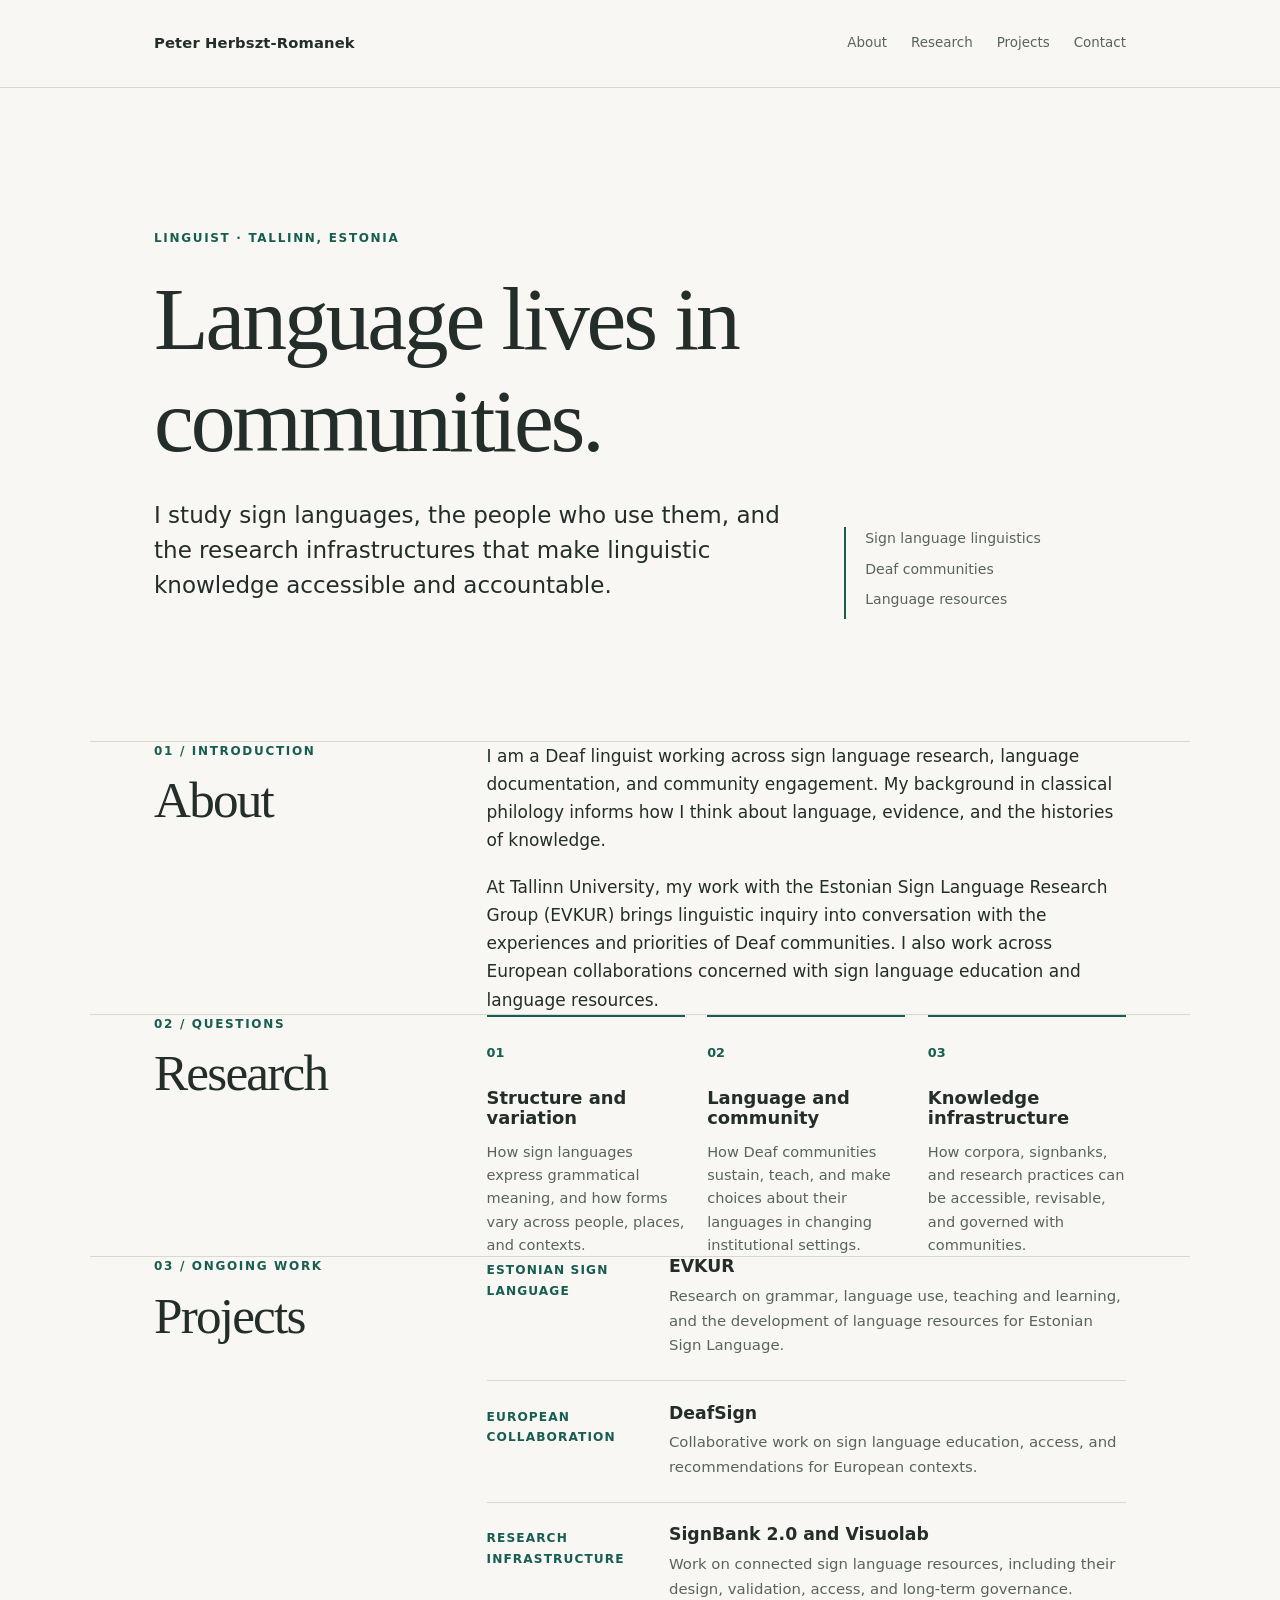
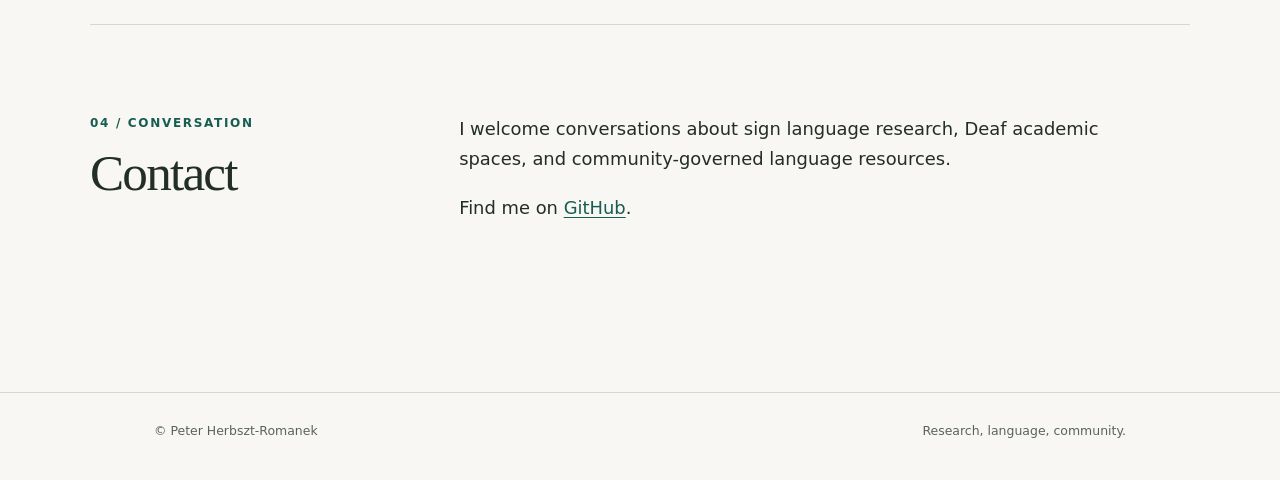
==== index.html @ bc982fd1 "Add files via upload" ====
<!doctype html>
<html lang="en">
<head>
  <meta charset="utf-8">
  <meta name="viewport" content="width=device-width, initial-scale=1">
  <meta name="theme-color" content="#f8f7f3">
  <meta name="description" content="Peter Herbszt-Romanek works on sign language linguistics, Deaf communities, and community-governed language resources.">
  <title>Peter Herbszt-Romanek — Sign language linguistics</title>
  <style>
    :root {
      color-scheme: light;
      --paper: #f8f7f3;
      --ink: #232d29;
      --muted: #59635e;
      --line: #d6d9d0;
      --accent: #175d51;
      --accent-light: #e8f0e9;
      --max: 1100px;
    }
    * { box-sizing: border-box; }
    html { scroll-behavior: smooth; }
    body { margin: 0; background: var(--paper); color: var(--ink); font: 17px/1.65 system-ui, -apple-system, BlinkMacSystemFont, "Segoe UI", sans-serif; }
    a { color: var(--accent); text-underline-offset: .19em; text-decoration-thickness: 1px; }
    a:hover { text-decoration-thickness: 2px; }
    a:focus-visible { outline: 3px solid var(--accent); outline-offset: 4px; border-radius: 2px; }
    .skip { position: absolute; left: -9999px; top: 12px; z-index: 5; background: var(--ink); color: white; padding: .5rem .8rem; }
    .skip:focus { left: 12px; }
    .wrap { max-width: var(--max); padding: 0 clamp(1.4rem, 5vw, 4.5rem); margin: auto; }
    header { border-bottom: 1px solid var(--line); }
    .top { min-height: 87px; display: flex; justify-content: space-between; align-items: center; gap: 1rem; }
    .wordmark { color: var(--ink); font-size: .92rem; font-weight: 700; letter-spacing: .01em; text-decoration: none; }
    nav { display: flex; flex-wrap: wrap; gap: .55rem 1.5rem; }
    nav a { color: var(--muted); font-size: .84rem; text-decoration: none; }
    nav a:hover, nav a[aria-current="page"] { color: var(--accent); text-decoration: underline; }
    main { padding-bottom: 5rem; }
    .hero { display: grid; grid-template-columns: 1.4fr .6fr; gap: 2rem; align-items: end; padding-top: clamp(5rem, 11vw, 9rem); padding-bottom: clamp(5rem, 9vw, 8rem); }
    .eyebrow, .label { font-size: .75rem; font-weight: 700; letter-spacing: .14em; text-transform: uppercase; color: var(--accent); }
    h1, h2, h3, p { margin-top: 0; }
    h1, h2, h3 { line-height: 1.14; }
    h1, h2 { font-family: Georgia, "Times New Roman", serif; font-weight: 400; letter-spacing: -.035em; }
    h1 { max-width: 760px; font-size: clamp(3.25rem, 7vw, 6.1rem); margin: 1.2rem 0 1.6rem; }
    .intro { font-size: clamp(1.13rem, 1.8vw, 1.45rem); max-width: 700px; line-height: 1.52; }
    .hero-side { border-left: 2px solid var(--accent); padding-left: 1.2rem; color: var(--muted); font-size: .88rem; margin-bottom: .45rem; }
    .hero-side p { margin-bottom: .45rem; }
    section { border-top: 1px solid var(--line); padding: clamp(3.5rem, 7vw, 6rem) 0; scroll-margin-top: 1rem; }
    .section-grid { display: grid; grid-template-columns: minmax(170px, .4fr) minmax(0, 1fr); gap: clamp(2rem, 6vw, 7rem); }
    h2 { font-size: clamp(2.1rem, 4vw, 3.4rem); margin: .6rem 0 0; }
    .prose { max-width: 680px; }
    .prose p { margin-bottom: 1.2rem; }
    .prose p:last-child { margin-bottom: 0; }
    .themes { display: grid; grid-template-columns: repeat(3, 1fr); gap: 1.4rem; }
    .theme { padding-top: 1.25rem; border-top: 2px solid var(--accent); }
    .num { color: var(--accent); font-size: .8rem; font-weight: 700; }
    h3 { font-size: 1.12rem; margin: 1.45rem 0 .7rem; }
    .theme p { color: var(--muted); font-size: .91rem; line-height: 1.6; margin-bottom: 0; }
    .project { display: grid; grid-template-columns: 160px 1fr; gap: 1.4rem; padding: 1.4rem 0; border-top: 1px solid var(--line); }
    .project:first-child { border-top: 0; padding-top: 0; }
    .project h3 { margin: 0 0 .45rem; font-size: 1.08rem; }
    .project p { margin: 0; color: var(--muted); font-size: .93rem; }
    .project-kind { color: var(--accent); font-size: .76rem; font-weight: 700; letter-spacing: .09em; text-transform: uppercase; padding-top: .2rem; }
    .contact { padding: clamp(3.5rem, 7vw, 6rem) 0; }
    .contact .prose { font-size: 1.12rem; }
    footer { border-top: 1px solid var(--line); color: var(--muted); font-size: .78rem; padding: 1.8rem 0 2.4rem; }
    footer .wrap { display: flex; justify-content: space-between; gap: .8rem; flex-wrap: wrap; }
    @media (max-width: 760px) {
      .top { align-items: flex-start; flex-direction: column; justify-content: center; padding-top: 1.2rem; padding-bottom: 1.2rem; }
      .hero, .section-grid, .themes { grid-template-columns: 1fr; }
      .hero { gap: 2.5rem; }
      .section-grid { gap: 1.5rem; }
      .themes { gap: 2.3rem; }
      .project { grid-template-columns: 1fr; gap: .35rem; }
    }
    @media (prefers-reduced-motion: reduce) { html { scroll-behavior: auto; } }
  </style>
</head>
<body>
  <a class="skip" href="#main">Skip to content</a>
  <header>
    <div class="wrap top">
      <a class="wordmark" href="#top">Peter Herbszt-Romanek</a>
      <nav aria-label="Main navigation">
        <a href="#about">About</a>
        <a href="#research">Research</a>
        <a href="#projects">Projects</a>
        <a href="#contact">Contact</a>
      </nav>
    </div>
  </header>
  <main id="main">
    <div id="top" class="wrap hero">
      <div>
        <div class="eyebrow">Linguist · Tallinn, Estonia</div>
        <h1>Language lives in communities.</h1>
        <p class="intro">I study sign languages, the people who use them, and the research infrastructures that make linguistic knowledge accessible and accountable.</p>
      </div>
      <div class="hero-side" aria-label="Research focus">
        <p>Sign language linguistics</p>
        <p>Deaf communities</p>
        <p>Language resources</p>
      </div>
    </div>

    <section id="about" class="wrap section-grid" aria-labelledby="about-heading">
      <div><div class="label">01 / Introduction</div><h2 id="about-heading">About</h2></div>
      <div class="prose">
        <p>I am a Deaf linguist working across sign language research, language documentation, and community engagement. My background in classical philology informs how I think about language, evidence, and the histories of knowledge.</p>
        <p>At Tallinn University, my work with the Estonian Sign Language Research Group (EVKUR) brings linguistic inquiry into conversation with the experiences and priorities of Deaf communities. I also work across European collaborations concerned with sign language education and language resources.</p>
      </div>
    </section>

    <section id="research" class="wrap" aria-labelledby="research-heading">
      <div class="section-grid">
        <div><div class="label">02 / Questions</div><h2 id="research-heading">Research</h2></div>
        <div class="themes">
          <div class="theme"><span class="num">01</span><h3>Structure and variation</h3><p>How sign languages express grammatical meaning, and how forms vary across people, places, and contexts.</p></div>
          <div class="theme"><span class="num">02</span><h3>Language and community</h3><p>How Deaf communities sustain, teach, and make choices about their languages in changing institutional settings.</p></div>
          <div class="theme"><span class="num">03</span><h3>Knowledge infrastructure</h3><p>How corpora, signbanks, and research practices can be accessible, revisable, and governed with communities.</p></div>
        </div>
      </div>
    </section>

    <section id="projects" class="wrap section-grid" aria-labelledby="projects-heading">
      <div><div class="label">03 / Ongoing work</div><h2 id="projects-heading">Projects</h2></div>
      <div>
        <div class="project"><div class="project-kind">Estonian Sign Language</div><div><h3>EVKUR</h3><p>Research on grammar, language use, teaching and learning, and the development of language resources for Estonian Sign Language.</p></div></div>
        <div class="project"><div class="project-kind">European collaboration</div><div><h3>DeafSign</h3><p>Collaborative work on sign language education, access, and recommendations for European contexts.</p></div></div>
        <div class="project"><div class="project-kind">Research infrastructure</div><div><h3>SignBank 2.0 and Visuolab</h3><p>Work on connected sign language resources, including their design, validation, access, and long-term governance.</p></div></div>
      </div>
    </section>

    <section id="contact" class="wrap section-grid contact" aria-labelledby="contact-heading">
      <div><div class="label">04 / Conversation</div><h2 id="contact-heading">Contact</h2></div>
      <div class="prose"><p>I welcome conversations about sign language research, Deaf academic spaces, and community-governed language resources.</p><p>Find me on <a href="https://github.com/hpzr" rel="me">GitHub</a>. <!-- Add your public email or institutional profile link here if you want a direct contact route. --></p></div>
    </section>
  </main>
  <footer><div class="wrap"><span>© Peter Herbszt-Romanek</span><span>Research, language, community.</span></div></footer>
</body>
</html>
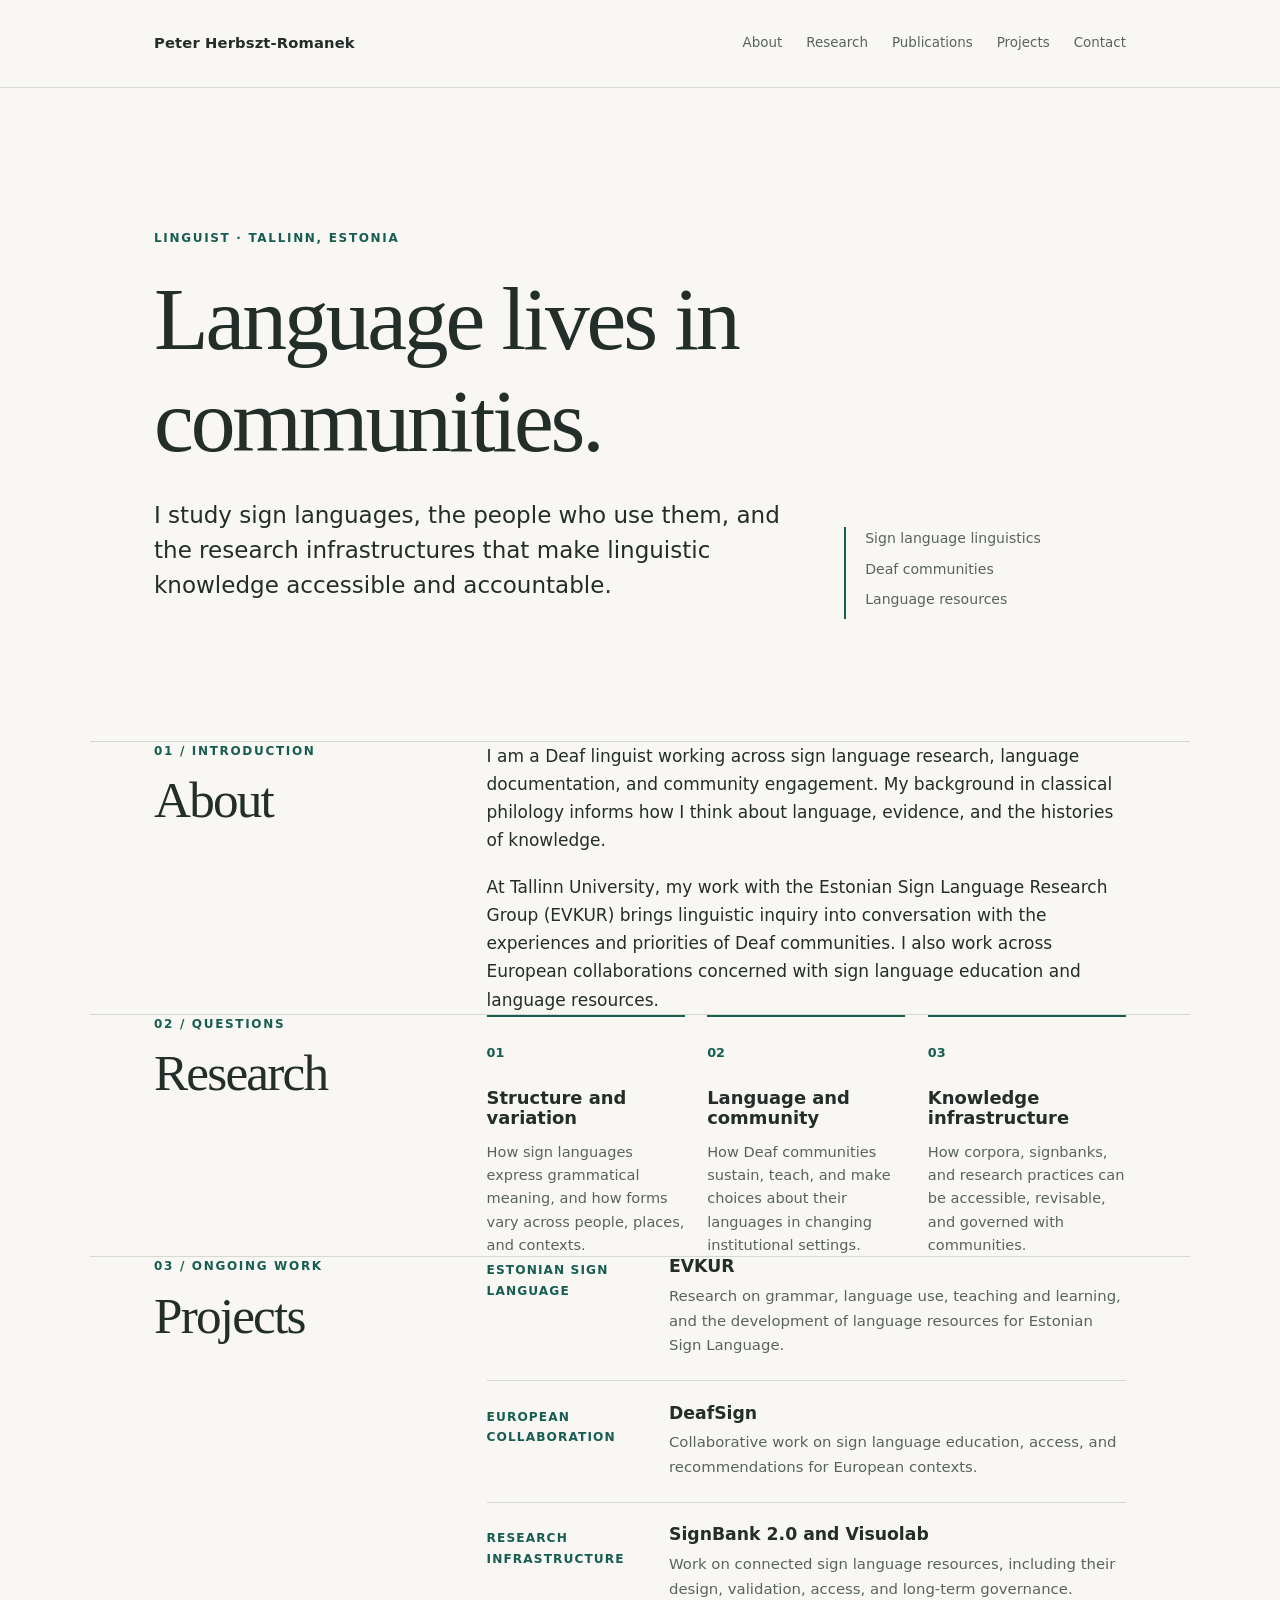
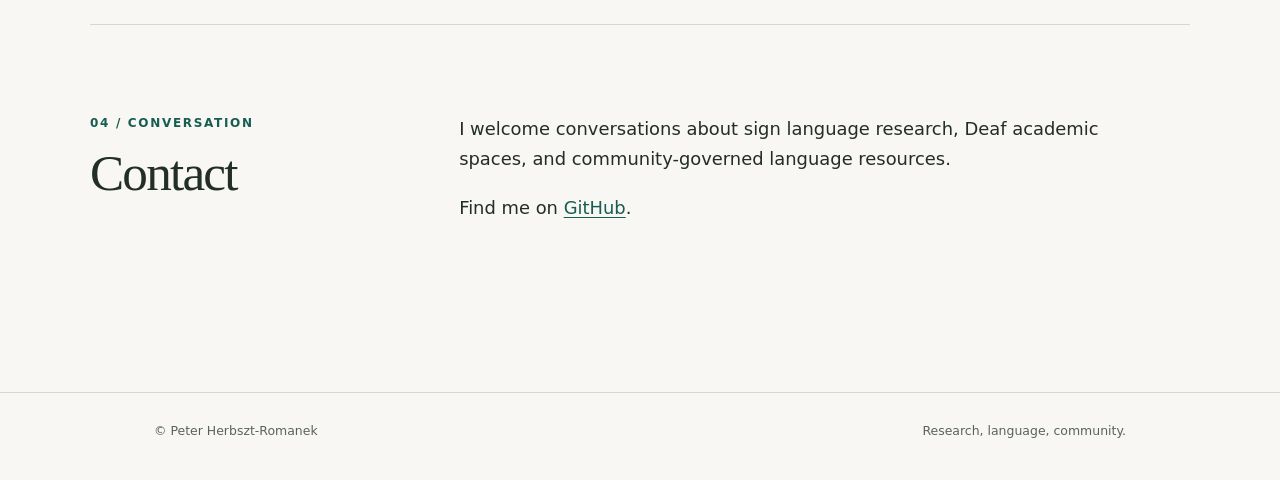
==== commit d14907e9: "Add links to site pages" ====
--- a/index.html
+++ b/index.html
@@ -79,10 +79,11 @@
     <div class="wrap top">
       <a class="wordmark" href="#top">Peter Herbszt-Romanek</a>
       <nav aria-label="Main navigation">
-        <a href="#about">About</a>
-        <a href="#research">Research</a>
-        <a href="#projects">Projects</a>
-        <a href="#contact">Contact</a>
+          <a href="#about">About</a>
+          <a href="/research/">Research</a>
+          <a href="/publications/">Publications</a>
+          <a href="/projects/">Projects</a>
+          <a href="#contact">Contact</a>
       </nav>
     </div>
   </header>
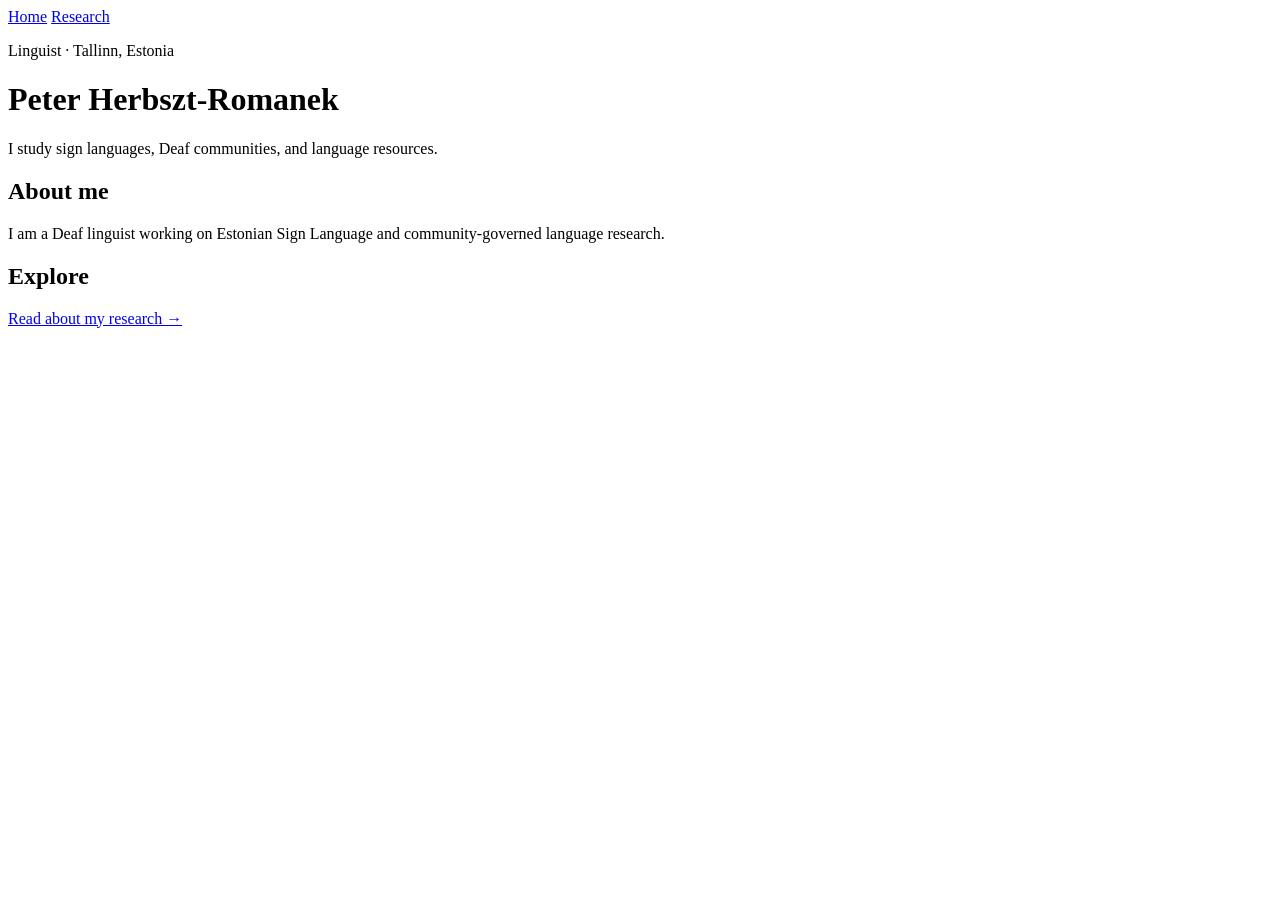
==== commit 29239ec2: "Update index.html" ====
--- a/index.html
+++ b/index.html
@@ -3,137 +3,32 @@
 <head>
   <meta charset="utf-8">
   <meta name="viewport" content="width=device-width, initial-scale=1">
-  <meta name="theme-color" content="#f8f7f3">
-  <meta name="description" content="Peter Herbszt-Romanek works on sign language linguistics, Deaf communities, and community-governed language resources.">
-  <title>Peter Herbszt-Romanek — Sign language linguistics</title>
-  <style>
-    :root {
-      color-scheme: light;
-      --paper: #f8f7f3;
-      --ink: #232d29;
-      --muted: #59635e;
-      --line: #d6d9d0;
-      --accent: #175d51;
-      --accent-light: #e8f0e9;
-      --max: 1100px;
-    }
-    * { box-sizing: border-box; }
-    html { scroll-behavior: smooth; }
-    body { margin: 0; background: var(--paper); color: var(--ink); font: 17px/1.65 system-ui, -apple-system, BlinkMacSystemFont, "Segoe UI", sans-serif; }
-    a { color: var(--accent); text-underline-offset: .19em; text-decoration-thickness: 1px; }
-    a:hover { text-decoration-thickness: 2px; }
-    a:focus-visible { outline: 3px solid var(--accent); outline-offset: 4px; border-radius: 2px; }
-    .skip { position: absolute; left: -9999px; top: 12px; z-index: 5; background: var(--ink); color: white; padding: .5rem .8rem; }
-    .skip:focus { left: 12px; }
-    .wrap { max-width: var(--max); padding: 0 clamp(1.4rem, 5vw, 4.5rem); margin: auto; }
-    header { border-bottom: 1px solid var(--line); }
-    .top { min-height: 87px; display: flex; justify-content: space-between; align-items: center; gap: 1rem; }
-    .wordmark { color: var(--ink); font-size: .92rem; font-weight: 700; letter-spacing: .01em; text-decoration: none; }
-    nav { display: flex; flex-wrap: wrap; gap: .55rem 1.5rem; }
-    nav a { color: var(--muted); font-size: .84rem; text-decoration: none; }
-    nav a:hover, nav a[aria-current="page"] { color: var(--accent); text-decoration: underline; }
-    main { padding-bottom: 5rem; }
-    .hero { display: grid; grid-template-columns: 1.4fr .6fr; gap: 2rem; align-items: end; padding-top: clamp(5rem, 11vw, 9rem); padding-bottom: clamp(5rem, 9vw, 8rem); }
-    .eyebrow, .label { font-size: .75rem; font-weight: 700; letter-spacing: .14em; text-transform: uppercase; color: var(--accent); }
-    h1, h2, h3, p { margin-top: 0; }
-    h1, h2, h3 { line-height: 1.14; }
-    h1, h2 { font-family: Georgia, "Times New Roman", serif; font-weight: 400; letter-spacing: -.035em; }
-    h1 { max-width: 760px; font-size: clamp(3.25rem, 7vw, 6.1rem); margin: 1.2rem 0 1.6rem; }
-    .intro { font-size: clamp(1.13rem, 1.8vw, 1.45rem); max-width: 700px; line-height: 1.52; }
-    .hero-side { border-left: 2px solid var(--accent); padding-left: 1.2rem; color: var(--muted); font-size: .88rem; margin-bottom: .45rem; }
-    .hero-side p { margin-bottom: .45rem; }
-    section { border-top: 1px solid var(--line); padding: clamp(3.5rem, 7vw, 6rem) 0; scroll-margin-top: 1rem; }
-    .section-grid { display: grid; grid-template-columns: minmax(170px, .4fr) minmax(0, 1fr); gap: clamp(2rem, 6vw, 7rem); }
-    h2 { font-size: clamp(2.1rem, 4vw, 3.4rem); margin: .6rem 0 0; }
-    .prose { max-width: 680px; }
-    .prose p { margin-bottom: 1.2rem; }
-    .prose p:last-child { margin-bottom: 0; }
-    .themes { display: grid; grid-template-columns: repeat(3, 1fr); gap: 1.4rem; }
-    .theme { padding-top: 1.25rem; border-top: 2px solid var(--accent); }
-    .num { color: var(--accent); font-size: .8rem; font-weight: 700; }
-    h3 { font-size: 1.12rem; margin: 1.45rem 0 .7rem; }
-    .theme p { color: var(--muted); font-size: .91rem; line-height: 1.6; margin-bottom: 0; }
-    .project { display: grid; grid-template-columns: 160px 1fr; gap: 1.4rem; padding: 1.4rem 0; border-top: 1px solid var(--line); }
-    .project:first-child { border-top: 0; padding-top: 0; }
-    .project h3 { margin: 0 0 .45rem; font-size: 1.08rem; }
-    .project p { margin: 0; color: var(--muted); font-size: .93rem; }
-    .project-kind { color: var(--accent); font-size: .76rem; font-weight: 700; letter-spacing: .09em; text-transform: uppercase; padding-top: .2rem; }
-    .contact { padding: clamp(3.5rem, 7vw, 6rem) 0; }
-    .contact .prose { font-size: 1.12rem; }
-    footer { border-top: 1px solid var(--line); color: var(--muted); font-size: .78rem; padding: 1.8rem 0 2.4rem; }
-    footer .wrap { display: flex; justify-content: space-between; gap: .8rem; flex-wrap: wrap; }
-    @media (max-width: 760px) {
-      .top { align-items: flex-start; flex-direction: column; justify-content: center; padding-top: 1.2rem; padding-bottom: 1.2rem; }
-      .hero, .section-grid, .themes { grid-template-columns: 1fr; }
-      .hero { gap: 2.5rem; }
-      .section-grid { gap: 1.5rem; }
-      .themes { gap: 2.3rem; }
-      .project { grid-template-columns: 1fr; gap: .35rem; }
-    }
-    @media (prefers-reduced-motion: reduce) { html { scroll-behavior: auto; } }
-  </style>
+  <title>Peter Herbszt-Romanek</title>
+  <link rel="stylesheet" href="style.css">
 </head>
 <body>
-  <a class="skip" href="#main">Skip to content</a>
   <header>
-    <div class="wrap top">
-      <a class="wordmark" href="#top">Peter Herbszt-Romanek</a>
-      <nav aria-label="Main navigation">
-          <a href="#about">About</a>
-          <a href="/research/">Research</a>
-          <a href="/publications/">Publications</a>
-          <a href="/projects/">Projects</a>
-          <a href="#contact">Contact</a>
-      </nav>
-    </div>
+    <nav>
+      <a href="index.html">Home</a>
+      <a href="research/index.html">Research</a>
+    </nav>
   </header>
-  <main id="main">
-    <div id="top" class="wrap hero">
-      <div>
-        <div class="eyebrow">Linguist · Tallinn, Estonia</div>
-        <h1>Language lives in communities.</h1>
-        <p class="intro">I study sign languages, the people who use them, and the research infrastructures that make linguistic knowledge accessible and accountable.</p>
-      </div>
-      <div class="hero-side" aria-label="Research focus">
-        <p>Sign language linguistics</p>
-        <p>Deaf communities</p>
-        <p>Language resources</p>
-      </div>
-    </div>
 
-    <section id="about" class="wrap section-grid" aria-labelledby="about-heading">
-      <div><div class="label">01 / Introduction</div><h2 id="about-heading">About</h2></div>
-      <div class="prose">
-        <p>I am a Deaf linguist working across sign language research, language documentation, and community engagement. My background in classical philology informs how I think about language, evidence, and the histories of knowledge.</p>
-        <p>At Tallinn University, my work with the Estonian Sign Language Research Group (EVKUR) brings linguistic inquiry into conversation with the experiences and priorities of Deaf communities. I also work across European collaborations concerned with sign language education and language resources.</p>
-      </div>
-    </section>
+  <main>
+    <p class="label">Linguist · Tallinn, Estonia</p>
+    <h1>Peter Herbszt-Romanek</h1>
+    <p class="introduction">
+      I study sign languages, Deaf communities, and language resources.
+    </p>
 
-    <section id="research" class="wrap" aria-labelledby="research-heading">
-      <div class="section-grid">
-        <div><div class="label">02 / Questions</div><h2 id="research-heading">Research</h2></div>
-        <div class="themes">
-          <div class="theme"><span class="num">01</span><h3>Structure and variation</h3><p>How sign languages express grammatical meaning, and how forms vary across people, places, and contexts.</p></div>
-          <div class="theme"><span class="num">02</span><h3>Language and community</h3><p>How Deaf communities sustain, teach, and make choices about their languages in changing institutional settings.</p></div>
-          <div class="theme"><span class="num">03</span><h3>Knowledge infrastructure</h3><p>How corpora, signbanks, and research practices can be accessible, revisable, and governed with communities.</p></div>
-        </div>
-      </div>
-    </section>
+    <h2>About me</h2>
+    <p>
+      I am a Deaf linguist working on Estonian Sign Language
+      and community-governed language research.
+    </p>
 
-    <section id="projects" class="wrap section-grid" aria-labelledby="projects-heading">
-      <div><div class="label">03 / Ongoing work</div><h2 id="projects-heading">Projects</h2></div>
-      <div>
-        <div class="project"><div class="project-kind">Estonian Sign Language</div><div><h3>EVKUR</h3><p>Research on grammar, language use, teaching and learning, and the development of language resources for Estonian Sign Language.</p></div></div>
-        <div class="project"><div class="project-kind">European collaboration</div><div><h3>DeafSign</h3><p>Collaborative work on sign language education, access, and recommendations for European contexts.</p></div></div>
-        <div class="project"><div class="project-kind">Research infrastructure</div><div><h3>SignBank 2.0 and Visuolab</h3><p>Work on connected sign language resources, including their design, validation, access, and long-term governance.</p></div></div>
-      </div>
-    </section>
-
-    <section id="contact" class="wrap section-grid contact" aria-labelledby="contact-heading">
-      <div><div class="label">04 / Conversation</div><h2 id="contact-heading">Contact</h2></div>
-      <div class="prose"><p>I welcome conversations about sign language research, Deaf academic spaces, and community-governed language resources.</p><p>Find me on <a href="https://github.com/hpzr" rel="me">GitHub</a>. <!-- Add your public email or institutional profile link here if you want a direct contact route. --></p></div>
-    </section>
+    <h2>Explore</h2>
+    <p><a href="research/index.html">Read about my research →</a></p>
   </main>
-  <footer><div class="wrap"><span>© Peter Herbszt-Romanek</span><span>Research, language, community.</span></div></footer>
 </body>
 </html>
